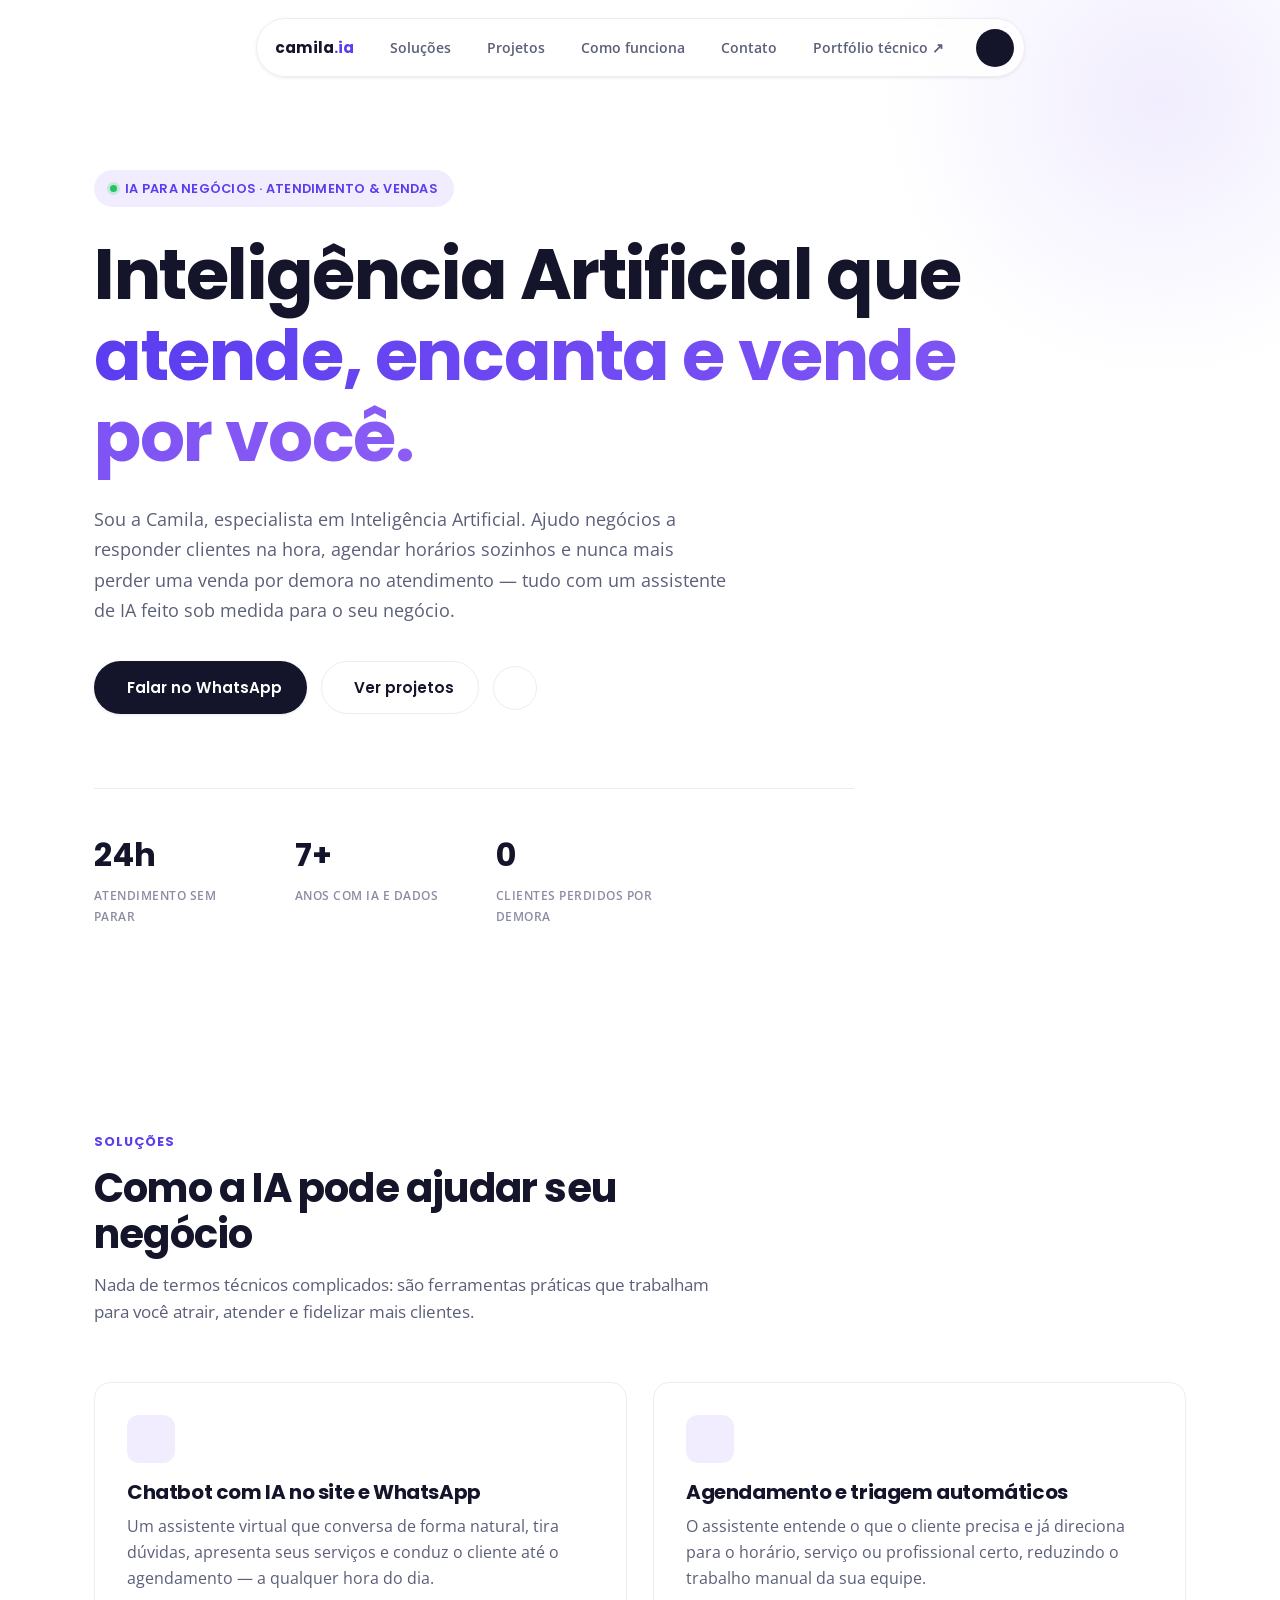
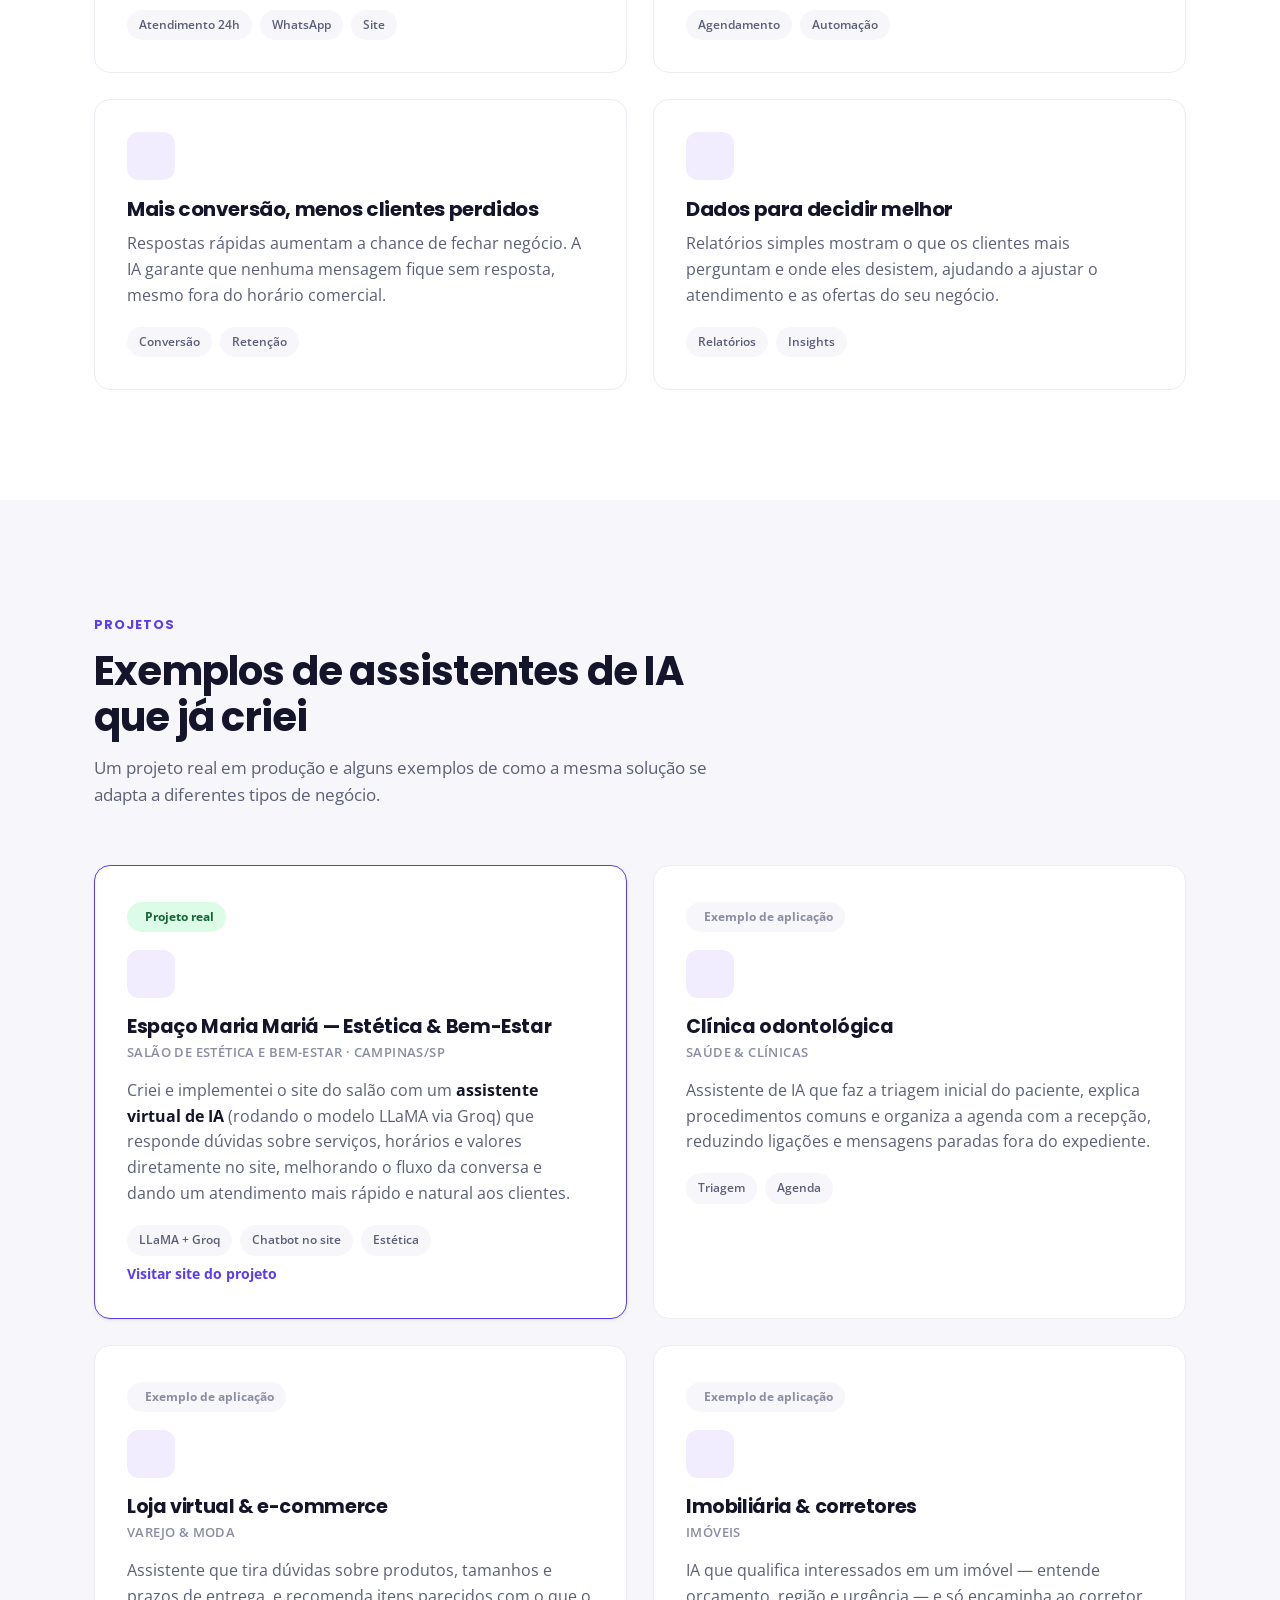
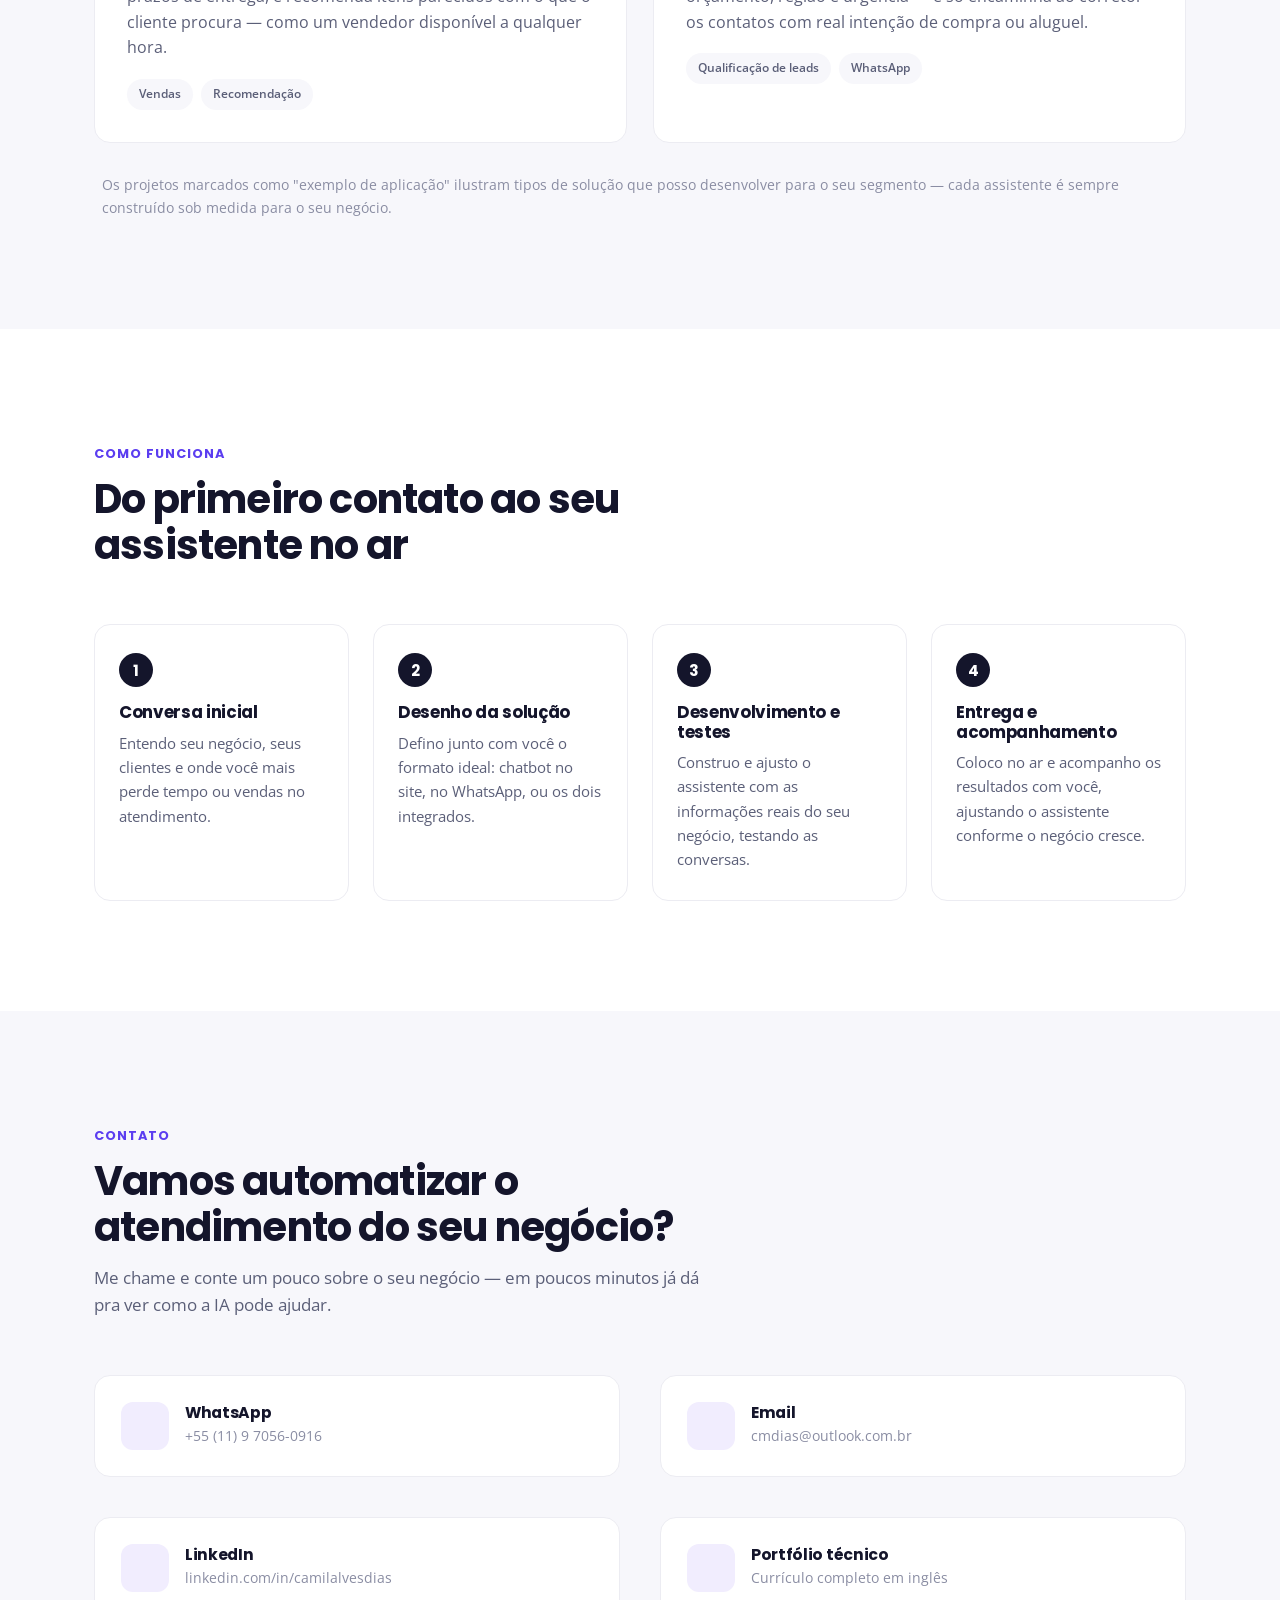
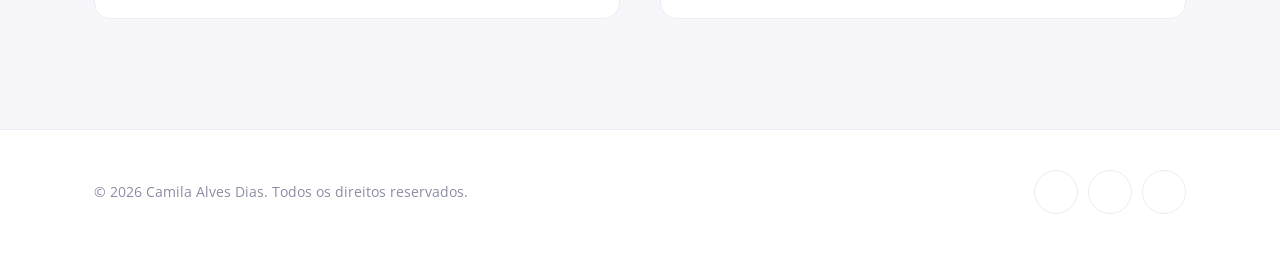
==== negocios.html @ 931dd0aa "Add Portuguese business-focused portfolio page for AI marketing clients Adds negocios.html: a conden" ====
<!DOCTYPE html>
<html lang="pt-BR">

<head>
  <meta charset="utf-8">
  <meta content="width=device-width, initial-scale=1.0" name="viewport">

  <title>Camila Dias — IA para Negócios: Atendimento e Vendas Automatizadas</title>
  <meta content="Soluções de Inteligência Artificial para pequenas e médias empresas: chatbots, atendimento automático 24h e automação para captar e converter mais clientes." name="description">
  <meta content="chatbot, inteligência artificial para empresas, atendimento automático, automação de vendas, IA para marketing, WhatsApp bot, captação de clientes" name="keywords">

  <!-- Favicons -->
  <link href="assets/img/favicon.png" rel="icon">
  <link href="assets/img/apple-touch-icon.png" rel="apple-touch-icon">

  <!-- Google Fonts -->
  <link href="https://fonts.googleapis.com/css?family=Open+Sans:400,600,700|Poppins:400,500,600,700,800" rel="stylesheet">

  <!-- Vendor CSS Files -->
  <link href="assets/vendor/aos/aos.css" rel="stylesheet">
  <link href="assets/vendor/bootstrap-icons/bootstrap-icons.css" rel="stylesheet">
  <link href="assets/vendor/boxicons/css/boxicons.min.css" rel="stylesheet">

  <!-- Site CSS -->
  <link href="assets/css/clean.css" rel="stylesheet">
  <link href="assets/css/negocios.css" rel="stylesheet">
</head>

<body>

  <!-- ======= Nav ======= -->
  <div class="nav-wrap">
    <nav class="nav-pill" id="navPill">
      <a href="#hero" class="nav-logo">camila<span>.ia</span></a>
      <ul class="nav-links" id="navLinks">
        <li><a href="#solucoes" class="nav-link">Soluções</a></li>
        <li><a href="#portfolio" class="nav-link">Projetos</a></li>
        <li><a href="#processo" class="nav-link">Como funciona</a></li>
        <li><a href="#contato" class="nav-link">Contato</a></li>
        <li><a href="index.html" class="nav-link">Portfólio técnico ↗</a></li>
      </ul>
      <a href="https://wa.me/5511970560916?text=Ol%C3%A1%20Camila%2C%20vim%20pelo%20seu%20site%20e%20quero%20saber%20mais%20sobre%20IA%20para%20o%20meu%20negócio!" target="_blank" rel="noopener noreferrer" class="nav-resume-btn" title="Falar no WhatsApp"><i class="bx bxl-whatsapp"></i></a>
      <button class="nav-toggle" id="navToggle" aria-label="Abrir menu"><i class="bx bx-menu"></i></button>
    </nav>
  </div>

  <!-- ======= Hero ======= -->
  <section id="hero" class="hero">
    <div class="hero-bg-decor" aria-hidden="true"></div>
    <div class="container">
      <p class="badge" data-aos="fade-up">
        <span class="badge-dot"></span> IA para Negócios · Atendimento &amp; Vendas
      </p>
      <h1 data-aos="fade-up" data-aos-delay="100">
        Inteligência Artificial que<br>
        <span class="gradient-text">atende, encanta e vende por você.</span>
      </h1>
      <p class="hero-subtext" data-aos="fade-up" data-aos-delay="150">
        Sou a Camila, especialista em Inteligência Artificial. Ajudo negócios a responder clientes na hora,
        agendar horários sozinhos e nunca mais perder uma venda por demora no atendimento —
        tudo com um assistente de IA feito sob medida para o seu negócio.
      </p>
      <div class="hero-cta" data-aos="fade-up" data-aos-delay="200">
        <a href="https://wa.me/5511970560916?text=Ol%C3%A1%20Camila%2C%20vim%20pelo%20seu%20site%20e%20quero%20saber%20mais%20sobre%20IA%20para%20o%20meu%20negócio!" target="_blank" rel="noopener noreferrer" class="btn btn-primary">
          <i class="bx bxl-whatsapp"></i> Falar no WhatsApp
        </a>
        <a href="#portfolio" class="btn btn-outline">
          <i class="bx bx-grid-alt"></i> Ver projetos
        </a>
        <a href="mailto:cmdias@outlook.com.br" class="icon-link" title="Email">
          <i class="bx bx-envelope"></i>
        </a>
      </div>
      <div class="hero-stats" data-aos="fade-up" data-aos-delay="250">
        <div class="stat">
          <span class="stat-num">24h</span>
          <span class="stat-label">Atendimento sem parar</span>
        </div>
        <div class="stat">
          <span class="stat-num">7+</span>
          <span class="stat-label">Anos com IA e dados</span>
        </div>
        <div class="stat">
          <span class="stat-num">0</span>
          <span class="stat-label">Clientes perdidos por demora</span>
        </div>
      </div>
    </div>
  </section>

  <main id="main">

    <!-- ======= Soluções ======= -->
    <section id="solucoes" class="section">
      <div class="container">
        <div class="section-header" data-aos="fade-up">
          <span class="eyebrow">Soluções</span>
          <h2>Como a IA pode ajudar seu negócio</h2>
          <p>Nada de termos técnicos complicados: são ferramentas práticas que trabalham para você atrair, atender e fidelizar mais clientes.</p>
        </div>

        <div class="work-grid solucoes-grid">

          <div class="work-card" data-aos="fade-up">
            <div class="work-card-top">
              <div class="work-icon"><i class="bx bx-chat"></i></div>
            </div>
            <h3>Chatbot com IA no site e WhatsApp</h3>
            <p>Um assistente virtual que conversa de forma natural, tira dúvidas, apresenta seus serviços e conduz o cliente até o agendamento — a qualquer hora do dia.</p>
            <div class="tag-row">
              <span class="tag">Atendimento 24h</span>
              <span class="tag">WhatsApp</span>
              <span class="tag">Site</span>
            </div>
          </div>

          <div class="work-card" data-aos="fade-up" data-aos-delay="80">
            <div class="work-card-top">
              <div class="work-icon"><i class="bx bx-calendar-check"></i></div>
            </div>
            <h3>Agendamento e triagem automáticos</h3>
            <p>O assistente entende o que o cliente precisa e já direciona para o horário, serviço ou profissional certo, reduzindo o trabalho manual da sua equipe.</p>
            <div class="tag-row">
              <span class="tag">Agendamento</span>
              <span class="tag">Automação</span>
            </div>
          </div>

          <div class="work-card" data-aos="fade-up">
            <div class="work-card-top">
              <div class="work-icon"><i class="bx bx-trending-up"></i></div>
            </div>
            <h3>Mais conversão, menos clientes perdidos</h3>
            <p>Respostas rápidas aumentam a chance de fechar negócio. A IA garante que nenhuma mensagem fique sem resposta, mesmo fora do horário comercial.</p>
            <div class="tag-row">
              <span class="tag">Conversão</span>
              <span class="tag">Retenção</span>
            </div>
          </div>

          <div class="work-card" data-aos="fade-up" data-aos-delay="80">
            <div class="work-card-top">
              <div class="work-icon"><i class="bx bx-bar-chart-alt-2"></i></div>
            </div>
            <h3>Dados para decidir melhor</h3>
            <p>Relatórios simples mostram o que os clientes mais perguntam e onde eles desistem, ajudando a ajustar o atendimento e as ofertas do seu negócio.</p>
            <div class="tag-row">
              <span class="tag">Relatórios</span>
              <span class="tag">Insights</span>
            </div>
          </div>

        </div>
      </div>
    </section>

    <!-- ======= Portfólio de projetos ======= -->
    <section id="portfolio" class="section alt">
      <div class="container">
        <div class="section-header" data-aos="fade-up">
          <span class="eyebrow">Projetos</span>
          <h2>Exemplos de assistentes de IA que já criei</h2>
          <p>Um projeto real em produção e alguns exemplos de como a mesma solução se adapta a diferentes tipos de negócio.</p>
        </div>

        <div class="portfolio-grid">

          <a href="https://espacomariamariiah.github.io/" target="_blank" rel="noopener noreferrer" class="portfolio-card featured" data-aos="fade-up">
            <span class="portfolio-flag real"><i class="bx bx-check-shield"></i> Projeto real</span>
            <div class="portfolio-icon"><i class="bx bx-spa"></i></div>
            <h3>Espaço Maria Mariá — Estética &amp; Bem-Estar</h3>
            <p class="portfolio-sector">Salão de estética e bem-estar · Campinas/SP</p>
            <p>
              Criei e implementei o site do salão com um <strong>assistente virtual de IA</strong> (rodando o modelo
              LLaMA via Groq) que responde dúvidas sobre serviços, horários e valores diretamente no site,
              melhorando o fluxo da conversa e dando um atendimento mais rápido e natural aos clientes.
            </p>
            <div class="tag-row">
              <span class="tag">LLaMA + Groq</span>
              <span class="tag">Chatbot no site</span>
              <span class="tag">Estética</span>
            </div>
            <span class="portfolio-link">Visitar site do projeto <i class="bx bx-link-external"></i></span>
          </a>

          <div class="portfolio-card" data-aos="fade-up" data-aos-delay="80">
            <span class="portfolio-flag concept"><i class="bx bx-bulb"></i> Exemplo de aplicação</span>
            <div class="portfolio-icon"><i class="bx bx-tooth"></i></div>
            <h3>Clínica odontológica</h3>
            <p class="portfolio-sector">Saúde &amp; clínicas</p>
            <p>
              Assistente de IA que faz a triagem inicial do paciente, explica procedimentos comuns e organiza
              a agenda com a recepção, reduzindo ligações e mensagens paradas fora do expediente.
            </p>
            <div class="tag-row">
              <span class="tag">Triagem</span>
              <span class="tag">Agenda</span>
            </div>
          </div>

          <div class="portfolio-card" data-aos="fade-up">
            <span class="portfolio-flag concept"><i class="bx bx-bulb"></i> Exemplo de aplicação</span>
            <div class="portfolio-icon"><i class="bx bx-store"></i></div>
            <h3>Loja virtual &amp; e-commerce</h3>
            <p class="portfolio-sector">Varejo &amp; moda</p>
            <p>
              Assistente que tira dúvidas sobre produtos, tamanhos e prazos de entrega, e recomenda itens
              parecidos com o que o cliente procura — como um vendedor disponível a qualquer hora.
            </p>
            <div class="tag-row">
              <span class="tag">Vendas</span>
              <span class="tag">Recomendação</span>
            </div>
          </div>

          <div class="portfolio-card" data-aos="fade-up" data-aos-delay="80">
            <span class="portfolio-flag concept"><i class="bx bx-bulb"></i> Exemplo de aplicação</span>
            <div class="portfolio-icon"><i class="bx bx-building-house"></i></div>
            <h3>Imobiliária &amp; corretores</h3>
            <p class="portfolio-sector">Imóveis</p>
            <p>
              IA que qualifica interessados em um imóvel — entende orçamento, região e urgência — e só
              encaminha ao corretor os contatos com real intenção de compra ou aluguel.
            </p>
            <div class="tag-row">
              <span class="tag">Qualificação de leads</span>
              <span class="tag">WhatsApp</span>
            </div>
          </div>

        </div>

        <p class="portfolio-note" data-aos="fade-up">
          <i class="bx bx-info-circle"></i> Os projetos marcados como "exemplo de aplicação" ilustram tipos de solução que posso
          desenvolver para o seu segmento — cada assistente é sempre construído sob medida para o seu negócio.
        </p>
      </div>
    </section>

    <!-- ======= Como funciona ======= -->
    <section id="processo" class="section">
      <div class="container">
        <div class="section-header" data-aos="fade-up">
          <span class="eyebrow">Como funciona</span>
          <h2>Do primeiro contato ao seu assistente no ar</h2>
        </div>

        <div class="processo-grid">

          <div class="processo-card" data-aos="fade-up">
            <span class="processo-num">1</span>
            <h3>Conversa inicial</h3>
            <p>Entendo seu negócio, seus clientes e onde você mais perde tempo ou vendas no atendimento.</p>
          </div>

          <div class="processo-card" data-aos="fade-up" data-aos-delay="60">
            <span class="processo-num">2</span>
            <h3>Desenho da solução</h3>
            <p>Defino junto com você o formato ideal: chatbot no site, no WhatsApp, ou os dois integrados.</p>
          </div>

          <div class="processo-card" data-aos="fade-up" data-aos-delay="120">
            <span class="processo-num">3</span>
            <h3>Desenvolvimento e testes</h3>
            <p>Construo e ajusto o assistente com as informações reais do seu negócio, testando as conversas.</p>
          </div>

          <div class="processo-card" data-aos="fade-up" data-aos-delay="180">
            <span class="processo-num">4</span>
            <h3>Entrega e acompanhamento</h3>
            <p>Coloco no ar e acompanho os resultados com você, ajustando o assistente conforme o negócio cresce.</p>
          </div>

        </div>
      </div>
    </section>

    <!-- ======= Contato ======= -->
    <section id="contato" class="section alt">
      <div class="container">
        <div class="section-header" data-aos="fade-up">
          <span class="eyebrow">Contato</span>
          <h2>Vamos automatizar o atendimento do seu negócio?</h2>
          <p>Me chame e conte um pouco sobre o seu negócio — em poucos minutos já dá pra ver como a IA pode ajudar.</p>
        </div>

        <div class="contact-grid">

          <a href="https://wa.me/5511970560916?text=Ol%C3%A1%20Camila%2C%20vim%20pelo%20seu%20site%20e%20quero%20saber%20mais%20sobre%20IA%20para%20o%20meu%20negócio!" target="_blank" rel="noopener noreferrer" class="contact-card" data-aos="fade-up">
            <div class="work-icon"><i class="bx bxl-whatsapp"></i></div>
            <div>
              <h4>WhatsApp</h4>
              <p>+55 (11) 9 7056-0916</p>
            </div>
          </a>

          <a href="mailto:cmdias@outlook.com.br" class="contact-card" data-aos="fade-up" data-aos-delay="60">
            <div class="work-icon"><i class="bx bx-envelope"></i></div>
            <div>
              <h4>Email</h4>
              <p>cmdias@outlook.com.br</p>
            </div>
          </a>

          <a href="https://www.linkedin.com/in/camilalvesdias/" target="_blank" rel="noopener noreferrer" class="contact-card" data-aos="fade-up">
            <div class="work-icon"><i class="bx bxl-linkedin"></i></div>
            <div>
              <h4>LinkedIn</h4>
              <p>linkedin.com/in/camilalvesdias</p>
            </div>
          </a>

          <a href="index.html" class="contact-card" data-aos="fade-up" data-aos-delay="60">
            <div class="work-icon"><i class="bx bx-code-alt"></i></div>
            <div>
              <h4>Portfólio técnico</h4>
              <p>Currículo completo em inglês</p>
            </div>
          </a>

        </div>
      </div>
    </section>

  </main>

  <!-- ======= Footer ======= -->
  <footer>
    <div class="container" style="display:flex; flex-wrap:wrap; align-items:center; justify-content:space-between; gap:16px; width:100%;">
      <p>&copy; <span id="year"></span> Camila Alves Dias. Todos os direitos reservados.</p>
      <div class="social-links">
        <a href="https://wa.me/5511970560916" target="_blank" rel="noopener noreferrer" class="icon-link"><i class="bx bxl-whatsapp"></i></a>
        <a href="https://www.linkedin.com/in/camilalvesdias/" target="_blank" rel="noopener noreferrer" class="icon-link"><i class="bx bxl-linkedin"></i></a>
        <a href="mailto:cmdias@outlook.com.br" class="icon-link"><i class="bx bx-envelope"></i></a>
      </div>
    </div>
  </footer>

  <a href="#hero" class="back-to-top" id="backToTop"><i class="bi bi-arrow-up-short"></i></a>

  <!-- Vendor JS -->
  <script src="assets/vendor/aos/aos.js"></script>

  <!-- Site JS -->
  <script src="assets/js/clean.js"></script>

</body>

</html>
---- assets/css/clean.css ----
/*
  Camila Alves Dias — Portfolio
  Clean / white theme, inspired by modern AI-engineer case-study portfolios.
*/

:root {
  --bg: #ffffff;
  --bg-alt: #f7f7fb;
  --bg-dark: #0f1222;
  --text: #14152b;
  --text-muted: #5b5f78;
  --text-soft: #8a8da3;
  --border: #ececf2;
  --accent: #5b3df0;
  --accent-2: #8b5cf6;
  --accent-soft: #f1edfe;
  --radius-sm: 10px;
  --radius: 16px;
  --radius-lg: 24px;
  --shadow-sm: 0 1px 2px rgba(20, 21, 43, 0.04), 0 1px 4px rgba(20, 21, 43, 0.06);
  --shadow-md: 0 12px 32px rgba(20, 21, 43, 0.08);
  --shadow-lg: 0 24px 60px rgba(20, 21, 43, 0.12);
  --container: 1140px;
  --font-heading: 'Poppins', 'Segoe UI', sans-serif;
  --font-body: 'Open Sans', 'Segoe UI', sans-serif;
}

* { box-sizing: border-box; }

html { scroll-behavior: smooth; }

body {
  margin: 0;
  background: var(--bg);
  color: var(--text);
  font-family: var(--font-body);
  font-size: 16px;
  line-height: 1.65;
  -webkit-font-smoothing: antialiased;
  overflow-x: hidden;
}

img { max-width: 100%; display: block; }

a { color: inherit; text-decoration: none; }

ul { margin: 0; padding: 0; list-style: none; }

h1, h2, h3, h4 {
  font-family: var(--font-heading);
  font-weight: 700;
  line-height: 1.15;
  margin: 0;
  letter-spacing: -0.02em;
}

p { margin: 0; }

.container {
  max-width: var(--container);
  margin: 0 auto;
  padding: 0 24px;
}

.gradient-text {
  background: linear-gradient(100deg, var(--accent), var(--accent-2));
  -webkit-background-clip: text;
  background-clip: text;
  color: transparent;
}

/* Buttons */

.btn {
  display: inline-flex;
  align-items: center;
  gap: 8px;
  padding: 13px 24px;
  border-radius: 999px;
  font-family: var(--font-heading);
  font-size: 0.95rem;
  font-weight: 600;
  border: 1px solid transparent;
  cursor: pointer;
  transition: transform 0.15s ease, box-shadow 0.15s ease, background 0.15s ease, color 0.15s ease;
}

.btn:hover { transform: translateY(-2px); }

.btn-primary {
  background: var(--text);
  color: #fff;
  box-shadow: var(--shadow-sm);
}

.btn-primary:hover { background: var(--accent); box-shadow: var(--shadow-md); }

.btn-outline {
  background: transparent;
  color: var(--text);
  border-color: var(--border);
}

.btn-outline:hover { border-color: var(--accent); color: var(--accent); }

.icon-link {
  display: inline-flex;
  align-items: center;
  justify-content: center;
  width: 44px;
  height: 44px;
  border-radius: 50%;
  border: 1px solid var(--border);
  font-size: 1.15rem;
  color: var(--text-muted);
  transition: all 0.15s ease;
}

.icon-link:hover { color: var(--accent); border-color: var(--accent); transform: translateY(-2px); }

/* Nav */

.nav-wrap {
  position: fixed;
  top: 18px;
  left: 0;
  right: 0;
  z-index: 999;
  display: flex;
  justify-content: center;
  padding: 0 16px;
}

.nav-pill {
  display: flex;
  align-items: center;
  gap: 6px;
  background: rgba(255, 255, 255, 0.75);
  backdrop-filter: blur(16px);
  -webkit-backdrop-filter: blur(16px);
  border: 1px solid var(--border);
  border-radius: 999px;
  padding: 8px 10px 8px 18px;
  box-shadow: var(--shadow-sm);
  max-width: 100%;
}

.nav-logo {
  font-family: var(--font-heading);
  font-weight: 700;
  font-size: 0.95rem;
  color: var(--text);
  margin-right: 14px;
  white-space: nowrap;
}

.nav-logo span { color: var(--accent); }

.nav-links {
  display: flex;
  align-items: center;
  gap: 4px;
}

.nav-links a {
  display: block;
  padding: 9px 16px;
  border-radius: 999px;
  font-size: 0.88rem;
  font-weight: 600;
  color: var(--text-muted);
  transition: all 0.15s ease;
  white-space: nowrap;
}

.nav-links a:hover,
.nav-links a.active {
  color: var(--text);
  background: var(--bg-alt);
}

.nav-link-highlight {
  background: var(--accent-soft) !important;
  color: var(--accent) !important;
}

.nav-link-highlight:hover { background: var(--accent) !important; color: #fff !important; }

.hero-negocios-link {
  display: inline-flex;
  align-items: center;
  gap: 8px;
  margin-top: 30px;
  padding: 12px 20px;
  border-radius: 999px;
  background: var(--accent-soft);
  color: var(--accent);
  font-size: 0.92rem;
  border: 1px dashed var(--accent-2);
  transition: all 0.15s ease;
}

.hero-negocios-link:hover { background: var(--accent); color: #fff; border-style: solid; }
.hero-negocios-link strong { color: inherit; }

.nav-resume-btn {
  display: inline-flex;
  align-items: center;
  justify-content: center;
  width: 38px;
  height: 38px;
  border-radius: 50%;
  background: var(--text);
  color: #fff;
  margin-left: 10px;
  font-size: 1rem;
  flex-shrink: 0;
  transition: background 0.15s ease;
}

.nav-resume-btn:hover { background: var(--accent); }

.nav-toggle {
  display: none;
  width: 38px;
  height: 38px;
  align-items: center;
  justify-content: center;
  border: none;
  background: transparent;
  font-size: 1.4rem;
  color: var(--text);
  cursor: pointer;
  margin-left: 6px;
}

@media (max-width: 860px) {
  .nav-links {
    position: absolute;
    top: calc(100% + 10px);
    left: 0;
    right: 0;
    background: #fff;
    border: 1px solid var(--border);
    border-radius: 18px;
    flex-direction: column;
    align-items: stretch;
    padding: 10px;
    box-shadow: var(--shadow-md);
    display: none;
    gap: 2px;
  }
  .nav-links.open { display: flex; }
  .nav-links a { padding: 12px 16px; text-align: center; }
  .nav-toggle { display: flex; }
  .nav-resume-btn { display: none; }
}

/* Hero */

.hero {
  position: relative;
  padding: 170px 0 90px;
  overflow: hidden;
}

.hero-bg-decor {
  position: absolute;
  top: -180px;
  right: -160px;
  width: 560px;
  height: 560px;
  border-radius: 50%;
  background: radial-gradient(circle at center, var(--accent-soft) 0%, rgba(241, 237, 254, 0) 70%);
  z-index: -1;
}

.badge {
  display: inline-flex;
  align-items: center;
  gap: 8px;
  padding: 8px 16px;
  border-radius: 999px;
  background: var(--accent-soft);
  color: var(--accent);
  font-family: var(--font-heading);
  font-size: 0.8rem;
  font-weight: 600;
  letter-spacing: 0.02em;
  text-transform: uppercase;
  margin-bottom: 28px;
}

.badge-dot {
  width: 7px;
  height: 7px;
  border-radius: 50%;
  background: #22c55e;
  box-shadow: 0 0 0 3px rgba(34, 197, 94, 0.2);
}

.hero h1 {
  font-size: clamp(2.4rem, 6vw, 4.4rem);
  color: var(--text);
  max-width: 900px;
}

.hero-subtext {
  margin-top: 26px;
  max-width: 640px;
  font-size: 1.15rem;
  color: var(--text-muted);
}

.hero-subtext strong { color: var(--text); }

.hero-cta {
  display: flex;
  flex-wrap: wrap;
  align-items: center;
  gap: 14px;
  margin-top: 36px;
}

.hero-stats {
  display: grid;
  grid-template-columns: repeat(4, minmax(0, 1fr));
  gap: 44px;
  margin-top: 74px;
  padding-top: 40px;
  border-top: 1px solid var(--border);
  max-width: 760px;
}

.stat-num {
  display: block;
  font-family: var(--font-heading);
  font-size: 2rem;
  font-weight: 700;
  color: var(--text);
}

.stat-label {
  display: block;
  margin-top: 4px;
  font-size: 0.78rem;
  font-weight: 600;
  letter-spacing: 0.04em;
  text-transform: uppercase;
  color: var(--text-soft);
}

@media (max-width: 700px) {
  .hero-stats { grid-template-columns: repeat(2, minmax(0, 1fr)); gap: 30px 40px; }
}

/* Sections */

.section { padding: 110px 0; }
.section.alt { background: var(--bg-alt); }

.section-header { max-width: 620px; margin-bottom: 56px; }

.eyebrow {
  display: inline-block;
  font-family: var(--font-heading);
  font-size: 0.8rem;
  font-weight: 700;
  letter-spacing: 0.08em;
  text-transform: uppercase;
  color: var(--accent);
  margin-bottom: 12px;
}

.section-header h2 {
  font-size: clamp(1.8rem, 3.4vw, 2.5rem);
  color: var(--text);
}

.section-header p {
  margin-top: 14px;
  color: var(--text-muted);
  font-size: 1.05rem;
}

/* About */

.about-grid {
  display: grid;
  grid-template-columns: 300px minmax(0, 1fr);
  gap: 60px;
  align-items: start;
}

.about-img img {
  border-radius: var(--radius-lg);
  box-shadow: var(--shadow-md);
}

.about-content p { color: var(--text-muted); font-size: 1.05rem; margin-bottom: 18px; }
.about-content p strong { color: var(--text); }

.about-facts {
  margin-top: 28px;
  display: flex;
  flex-direction: column;
  gap: 12px;
}

.about-facts li {
  display: flex;
  align-items: center;
  gap: 10px;
  font-size: 0.95rem;
  color: var(--text-muted);
}

.about-facts i { color: var(--accent); font-size: 1.1rem; }

@media (max-width: 780px) {
  .about-grid { grid-template-columns: minmax(0, 1fr); }
  .about-img img { max-width: 220px; }
}

/* Timeline (Experience) */

.timeline { position: relative; max-width: 820px; }

.timeline::before {
  content: '';
  position: absolute;
  left: 7px;
  top: 10px;
  bottom: 10px;
  width: 2px;
  background: var(--border);
}

.timeline-item {
  position: relative;
  padding-left: 40px;
  margin-bottom: 48px;
}

.timeline-item:last-child { margin-bottom: 0; }

.timeline-dot {
  position: absolute;
  left: 0;
  top: 4px;
  width: 16px;
  height: 16px;
  border-radius: 50%;
  background: #fff;
  border: 3px solid var(--accent);
}

.timeline-item.current .timeline-dot { background: var(--accent); }

.timeline-header {
  display: flex;
  flex-wrap: wrap;
  align-items: baseline;
  gap: 8px 14px;
  margin-bottom: 4px;
}

.timeline-header h3 { font-size: 1.2rem; color: var(--text); }

.timeline-date {
  font-size: 0.82rem;
  font-weight: 600;
  color: var(--accent);
  background: var(--accent-soft);
  padding: 3px 12px;
  border-radius: 999px;
}

.timeline-company {
  font-size: 0.95rem;
  color: var(--text-soft);
  font-style: italic;
  margin-bottom: 12px;
}

.timeline-item ul { display: flex; flex-direction: column; gap: 8px; }

.timeline-item ul li {
  position: relative;
  padding-left: 18px;
  color: var(--text-muted);
  font-size: 0.98rem;
}

.timeline-item ul li::before {
  content: '';
  position: absolute;
  left: 0;
  top: 10px;
  width: 5px;
  height: 5px;
  border-radius: 50%;
  background: var(--text-soft);
}

/* Work / case study cards */

.work-grid {
  display: grid;
  grid-template-columns: repeat(2, minmax(0, 1fr));
  gap: 26px;
}

.work-card {
  background: #fff;
  border: 1px solid var(--border);
  border-radius: var(--radius);
  padding: 32px;
  transition: transform 0.2s ease, box-shadow 0.2s ease;
}

.work-card:hover { transform: translateY(-4px); box-shadow: var(--shadow-md); }

.work-card-top {
  display: flex;
  align-items: center;
  justify-content: space-between;
  margin-bottom: 18px;
}

.work-icon {
  width: 48px;
  height: 48px;
  border-radius: 12px;
  background: var(--accent-soft);
  color: var(--accent);
  display: flex;
  align-items: center;
  justify-content: center;
  font-size: 1.4rem;
}

.work-org { font-size: 0.82rem; font-weight: 600; color: var(--text-soft); text-transform: uppercase; letter-spacing: 0.04em; }

.work-card h3 { font-size: 1.25rem; margin-bottom: 10px; color: var(--text); }
.work-card p { color: var(--text-muted); font-size: 0.98rem; margin-bottom: 18px; }

.tag-row { display: flex; flex-wrap: wrap; gap: 8px; }

.tag {
  font-size: 0.78rem;
  font-weight: 600;
  padding: 5px 12px;
  border-radius: 999px;
  background: var(--bg-alt);
  color: var(--text-muted);
}

@media (max-width: 780px) {
  .work-grid { grid-template-columns: minmax(0, 1fr); }
}

/* Stack */

.stack-groups {
  display: grid;
  grid-template-columns: repeat(3, minmax(0, 1fr));
  gap: 30px;
}

.stack-group {
  background: #fff;
  border: 1px solid var(--border);
  border-radius: var(--radius);
  padding: 26px;
}

.stack-group h4 {
  font-size: 0.98rem;
  color: var(--text);
  margin-bottom: 16px;
}

.chip-row { display: flex; flex-wrap: wrap; gap: 8px; }

.chip {
  font-size: 0.82rem;
  font-weight: 600;
  padding: 7px 14px;
  border-radius: 999px;
  background: var(--bg-alt);
  color: var(--text-muted);
  border: 1px solid var(--border);
}

@media (max-width: 900px) {
  .stack-groups { grid-template-columns: repeat(2, minmax(0, 1fr)); }
}
@media (max-width: 600px) {
  .stack-groups { grid-template-columns: minmax(0, 1fr); }
}

/* Education */

.edu-grid {
  display: grid;
  grid-template-columns: repeat(2, minmax(0, 1fr));
  gap: 20px;
}

.edu-card {
  background: #fff;
  border: 1px solid var(--border);
  border-radius: var(--radius);
  padding: 26px;
}

.edu-card h3 { font-size: 1.05rem; color: var(--text); margin-bottom: 4px; }
.edu-card .edu-school { font-size: 0.9rem; color: var(--text-soft); font-style: italic; margin-bottom: 6px; }
.edu-card .edu-date { font-size: 0.8rem; color: var(--accent); font-weight: 600; margin-bottom: 10px; }
.edu-card p.edu-desc { font-size: 0.9rem; color: var(--text-muted); margin-bottom: 10px; }

.edu-award {
  display: inline-flex;
  align-items: center;
  gap: 6px;
  font-size: 0.78rem;
  font-weight: 600;
  color: #b45309;
  background: #fef3c7;
  padding: 4px 10px;
  border-radius: 999px;
  margin-top: 4px;
}

@media (max-width: 780px) {
  .edu-grid { grid-template-columns: minmax(0, 1fr); }
}

/* Publications */

.pub-list { display: flex; flex-direction: column; gap: 16px; }

.pub-item {
  display: flex;
  align-items: flex-start;
  justify-content: space-between;
  gap: 20px;
  background: #fff;
  border: 1px solid var(--border);
  border-radius: var(--radius);
  padding: 22px 26px;
  transition: box-shadow 0.15s ease, transform 0.15s ease;
}

.pub-item:hover { box-shadow: var(--shadow-sm); transform: translateY(-1px); }

.pub-main h3 { font-size: 1.02rem; color: var(--text); margin-bottom: 6px; font-weight: 600; line-height: 1.4; }

.pub-meta {
  display: flex;
  flex-wrap: wrap;
  gap: 8px 14px;
  font-size: 0.82rem;
  color: var(--text-soft);
}

.pub-meta .pub-award { color: #b45309; font-weight: 600; }
.pub-meta .pub-cit { color: var(--accent); font-weight: 600; }

.pub-link {
  flex-shrink: 0;
  display: flex;
  align-items: center;
  justify-content: center;
  width: 40px;
  height: 40px;
  border-radius: 50%;
  border: 1px solid var(--border);
  color: var(--text-muted);
  font-size: 1.1rem;
  transition: all 0.15s ease;
}

.pub-link:hover { color: #fff; background: var(--accent); border-color: var(--accent); }

@media (max-width: 600px) {
  .pub-item { flex-direction: column; }
}

/* Contact */

.contact-grid {
  display: grid;
  grid-template-columns: repeat(2, minmax(0, 1fr));
  gap: 40px;
}

.contact-card {
  background: #fff;
  border: 1px solid var(--border);
  border-radius: var(--radius);
  padding: 26px;
  display: flex;
  align-items: center;
  gap: 16px;
  transition: all 0.15s ease;
}

a.contact-card:hover { border-color: var(--accent); transform: translateY(-2px); box-shadow: var(--shadow-sm); }

.contact-card .work-icon { flex-shrink: 0; }

.contact-card h4 { font-size: 0.98rem; color: var(--text); margin-bottom: 2px; }
.contact-card p { font-size: 0.88rem; color: var(--text-soft); word-break: break-word; }

@media (max-width: 780px) {
  .contact-grid { grid-template-columns: minmax(0, 1fr); }
}

/* Footer */

footer {
  padding: 40px 0;
  border-top: 1px solid var(--border);
  display: flex;
  flex-wrap: wrap;
  align-items: center;
  justify-content: space-between;
  gap: 16px;
}

footer p { font-size: 0.85rem; color: var(--text-soft); }

footer .social-links { display: flex; gap: 10px; }

/* Back to top */

.back-to-top {
  position: fixed;
  right: 24px;
  bottom: 24px;
  width: 46px;
  height: 46px;
  border-radius: 50%;
  background: var(--text);
  color: #fff;
  display: flex;
  align-items: center;
  justify-content: center;
  font-size: 1.3rem;
  opacity: 0;
  visibility: hidden;
  transform: translateY(10px);
  transition: all 0.25s ease;
  z-index: 998;
  box-shadow: var(--shadow-md);
}

.back-to-top.show { opacity: 1; visibility: visible; transform: translateY(0); }
.back-to-top:hover { background: var(--accent); }

@media (max-width: 780px) {
  .section { padding: 80px 0; }
  .hero { padding: 130px 0 60px; }
}
---- assets/css/negocios.css ----
/*
  Camila Alves Dias — Portfólio para negócios (PT-BR)
  Estende clean.css com componentes específicos desta página.
*/

/* Portfolio cards (projeto real / exemplo de aplicação) */

.portfolio-grid {
  display: grid;
  grid-template-columns: repeat(2, minmax(0, 1fr));
  gap: 26px;
}

.portfolio-card {
  position: relative;
  display: block;
  background: #fff;
  border: 1px solid var(--border);
  border-radius: var(--radius);
  padding: 32px;
  transition: transform 0.2s ease, box-shadow 0.2s ease;
  color: inherit;
}

a.portfolio-card:hover {
  transform: translateY(-4px);
  box-shadow: var(--shadow-md);
  border-color: var(--accent);
}

.portfolio-card.featured {
  border-color: var(--accent);
  box-shadow: var(--shadow-sm);
}

.portfolio-flag {
  display: inline-flex;
  align-items: center;
  gap: 6px;
  font-size: 0.76rem;
  font-weight: 700;
  padding: 5px 12px;
  border-radius: 999px;
  margin-bottom: 18px;
}

.portfolio-flag.real {
  background: #dcfce7;
  color: #166534;
}

.portfolio-flag.concept {
  background: var(--bg-alt);
  color: var(--text-soft);
}

.portfolio-icon {
  width: 48px;
  height: 48px;
  border-radius: 12px;
  background: var(--accent-soft);
  color: var(--accent);
  display: flex;
  align-items: center;
  justify-content: center;
  font-size: 1.4rem;
  margin-bottom: 18px;
}

.portfolio-card h3 { font-size: 1.2rem; margin-bottom: 4px; color: var(--text); }

.portfolio-sector {
  font-size: 0.82rem;
  font-weight: 600;
  color: var(--text-soft);
  text-transform: uppercase;
  letter-spacing: 0.03em;
  margin-bottom: 14px;
}

.portfolio-card > p:not(.portfolio-sector) { color: var(--text-muted); font-size: 0.98rem; margin-bottom: 18px; }
.portfolio-card strong { color: var(--text); }

.portfolio-link {
  display: inline-flex;
  align-items: center;
  gap: 6px;
  margin-top: 6px;
  font-size: 0.9rem;
  font-weight: 700;
  color: var(--accent);
}

.portfolio-note {
  margin-top: 30px;
  display: flex;
  align-items: flex-start;
  gap: 8px;
  font-size: 0.88rem;
  color: var(--text-soft);
}

.portfolio-note i { flex-shrink: 0; margin-top: 2px; color: var(--accent); }

@media (max-width: 780px) {
  .portfolio-grid { grid-template-columns: minmax(0, 1fr); }
}

/* Processo (how it works) */

.processo-grid {
  display: grid;
  grid-template-columns: repeat(4, minmax(0, 1fr));
  gap: 24px;
}

.processo-card {
  background: #fff;
  border: 1px solid var(--border);
  border-radius: var(--radius);
  padding: 28px 24px;
}

.processo-num {
  display: inline-flex;
  align-items: center;
  justify-content: center;
  width: 34px;
  height: 34px;
  border-radius: 50%;
  background: var(--text);
  color: #fff;
  font-family: var(--font-heading);
  font-weight: 700;
  font-size: 0.95rem;
  margin-bottom: 16px;
}

.processo-card h3 { font-size: 1.05rem; margin-bottom: 8px; color: var(--text); }
.processo-card p { font-size: 0.92rem; color: var(--text-muted); }

@media (max-width: 900px) {
  .processo-grid { grid-template-columns: repeat(2, minmax(0, 1fr)); }
}
@media (max-width: 560px) {
  .processo-grid { grid-template-columns: minmax(0, 1fr); }
}

/* WhatsApp brand tint for icon buttons on this page */
.nav-resume-btn i.bx-whatsapp,
.icon-link i.bx-whatsapp { color: inherit; }
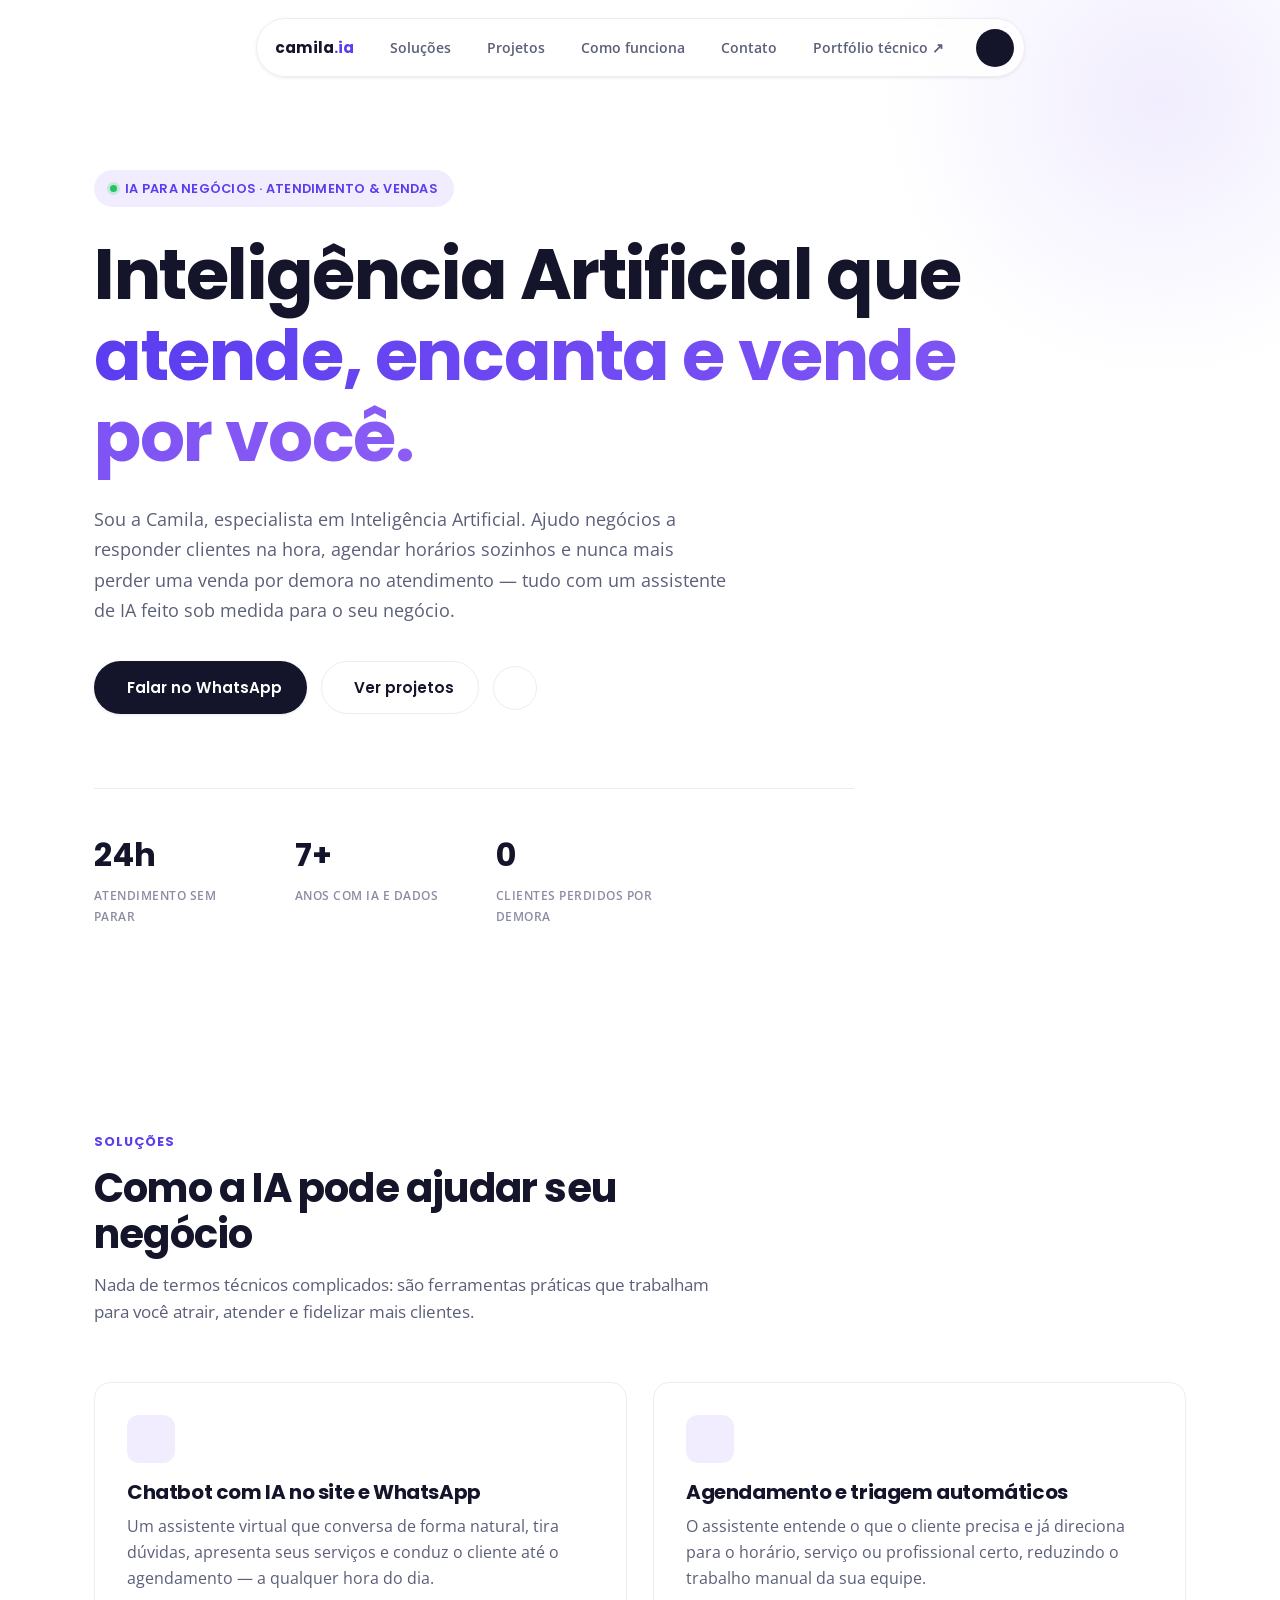
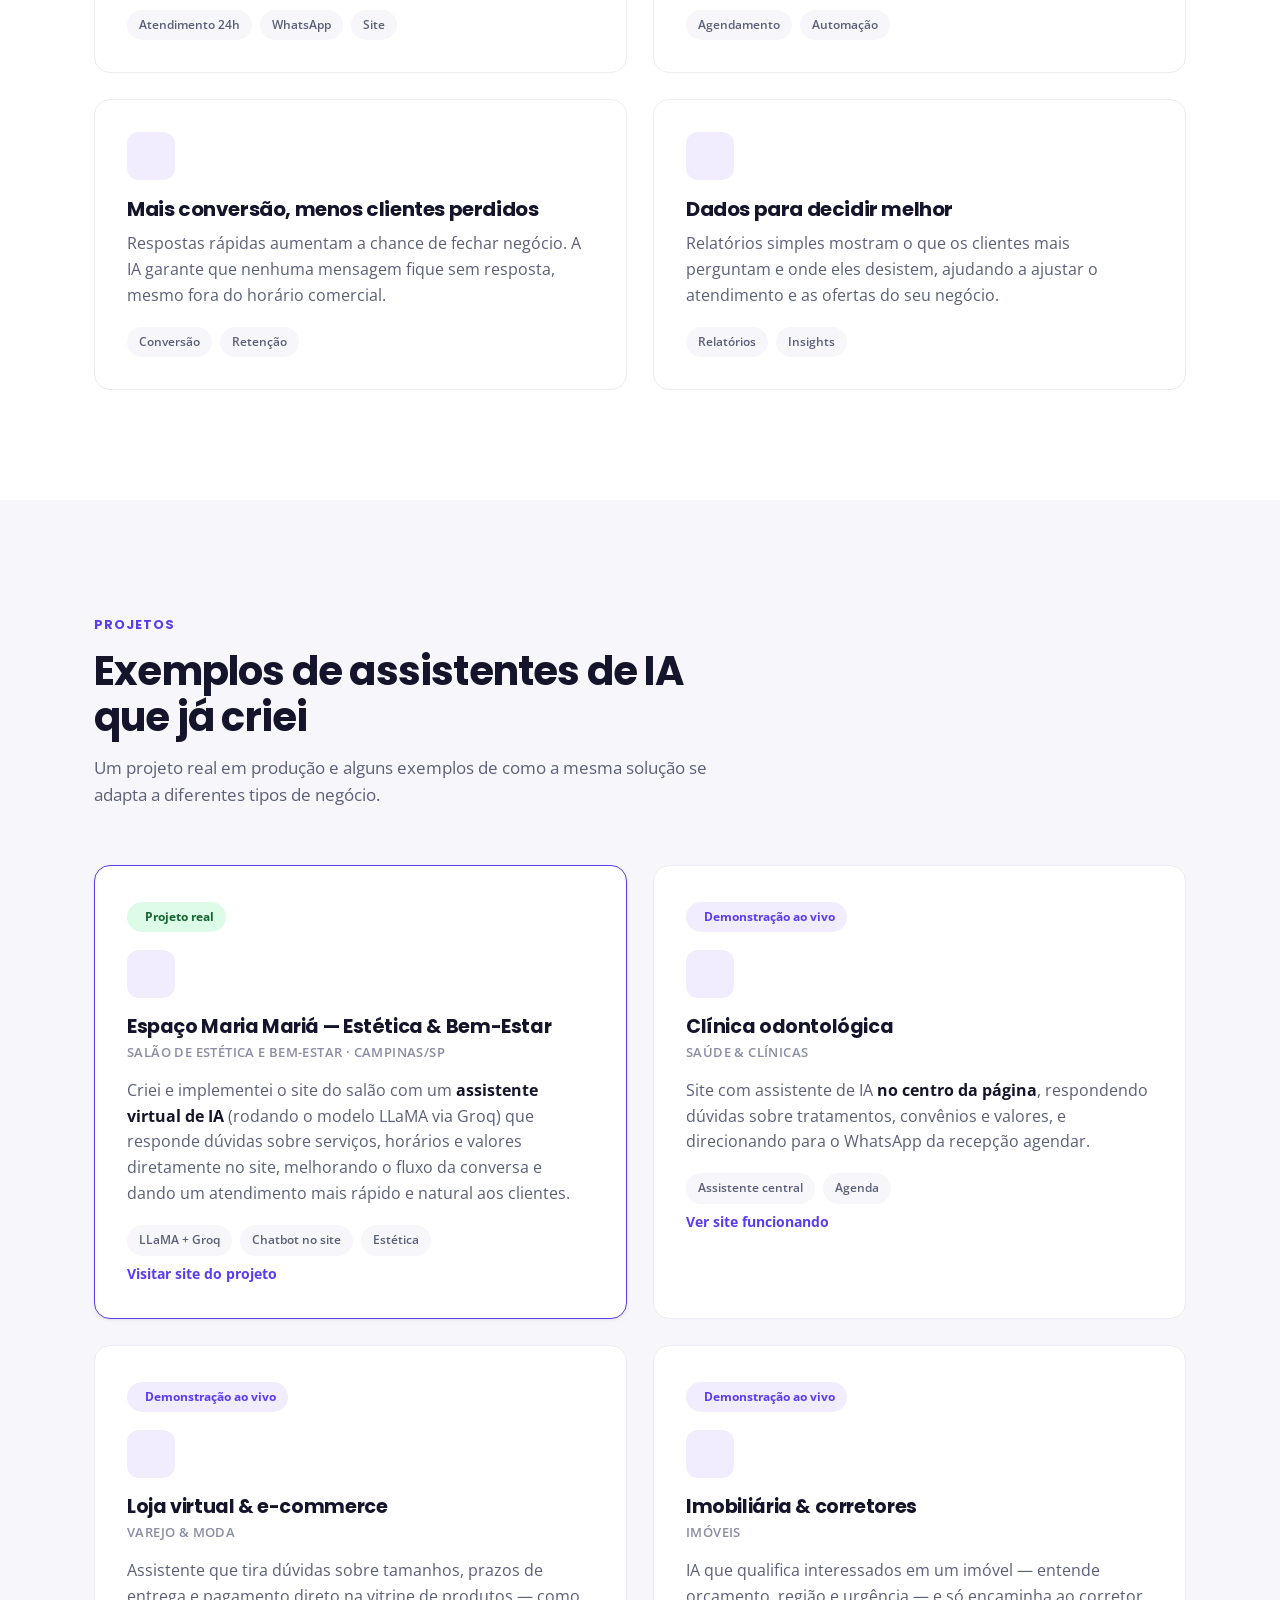
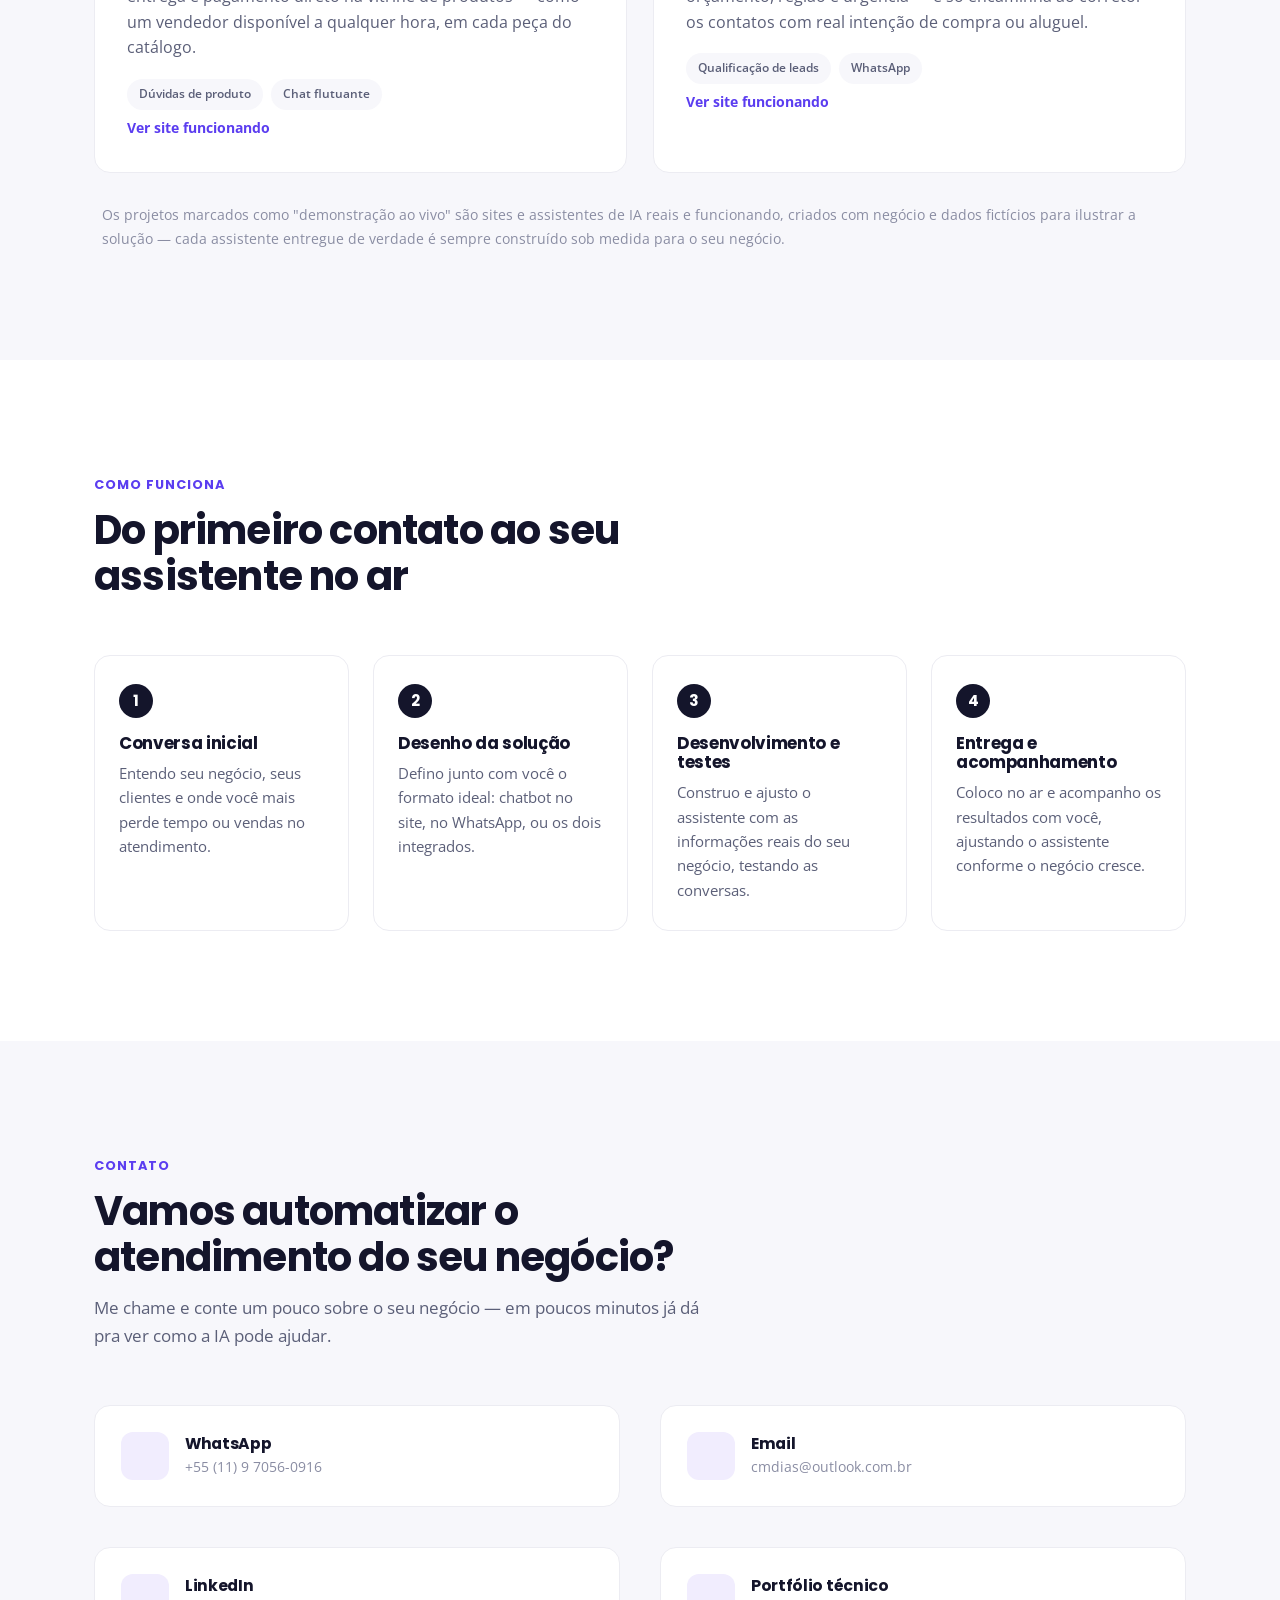
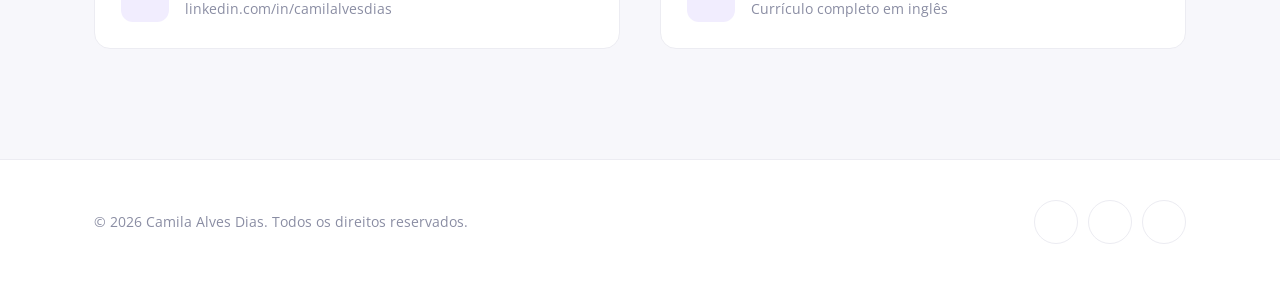
==== commit a92588c8: "Link portfolio examples to live AI assistant demo sites Replaces the "exemplo de aplicação" placehol" ====
--- a/negocios.html
+++ b/negocios.html
@@ -183,38 +183,40 @@
             <span class="portfolio-link">Visitar site do projeto <i class="bx bx-link-external"></i></span>
           </a>
 
-          <div class="portfolio-card" data-aos="fade-up" data-aos-delay="80">
-            <span class="portfolio-flag concept"><i class="bx bx-bulb"></i> Exemplo de aplicação</span>
-            <div class="portfolio-icon"><i class="bx bx-tooth"></i></div>
+          <a href="https://cmdiasbr.github.io/demo-clinica-odontologica/" target="_blank" rel="noopener noreferrer" class="portfolio-card" data-aos="fade-up" data-aos-delay="80">
+            <span class="portfolio-flag demo"><i class="bx bx-play-circle"></i> Demonstração ao vivo</span>
+            <div class="portfolio-icon"><i class="bx bx-clinic"></i></div>
             <h3>Clínica odontológica</h3>
             <p class="portfolio-sector">Saúde &amp; clínicas</p>
             <p>
-              Assistente de IA que faz a triagem inicial do paciente, explica procedimentos comuns e organiza
-              a agenda com a recepção, reduzindo ligações e mensagens paradas fora do expediente.
+              Site com assistente de IA <strong>no centro da página</strong>, respondendo dúvidas sobre
+              tratamentos, convênios e valores, e direcionando para o WhatsApp da recepção agendar.
             </p>
             <div class="tag-row">
-              <span class="tag">Triagem</span>
+              <span class="tag">Assistente central</span>
               <span class="tag">Agenda</span>
             </div>
-          </div>
-
-          <div class="portfolio-card" data-aos="fade-up">
-            <span class="portfolio-flag concept"><i class="bx bx-bulb"></i> Exemplo de aplicação</span>
+            <span class="portfolio-link">Ver site funcionando <i class="bx bx-link-external"></i></span>
+          </a>
+
+          <a href="https://cmdiasbr.github.io/demo-loja-virtual/" target="_blank" rel="noopener noreferrer" class="portfolio-card" data-aos="fade-up">
+            <span class="portfolio-flag demo"><i class="bx bx-play-circle"></i> Demonstração ao vivo</span>
             <div class="portfolio-icon"><i class="bx bx-store"></i></div>
             <h3>Loja virtual &amp; e-commerce</h3>
             <p class="portfolio-sector">Varejo &amp; moda</p>
             <p>
-              Assistente que tira dúvidas sobre produtos, tamanhos e prazos de entrega, e recomenda itens
-              parecidos com o que o cliente procura — como um vendedor disponível a qualquer hora.
+              Assistente que tira dúvidas sobre tamanhos, prazos de entrega e pagamento direto na vitrine
+              de produtos — como um vendedor disponível a qualquer hora, em cada peça do catálogo.
             </p>
             <div class="tag-row">
-              <span class="tag">Vendas</span>
-              <span class="tag">Recomendação</span>
-            </div>
-          </div>
-
-          <div class="portfolio-card" data-aos="fade-up" data-aos-delay="80">
-            <span class="portfolio-flag concept"><i class="bx bx-bulb"></i> Exemplo de aplicação</span>
+              <span class="tag">Dúvidas de produto</span>
+              <span class="tag">Chat flutuante</span>
+            </div>
+            <span class="portfolio-link">Ver site funcionando <i class="bx bx-link-external"></i></span>
+          </a>
+
+          <a href="https://cmdiasbr.github.io/demo-imobiliaria/" target="_blank" rel="noopener noreferrer" class="portfolio-card" data-aos="fade-up" data-aos-delay="80">
+            <span class="portfolio-flag demo"><i class="bx bx-play-circle"></i> Demonstração ao vivo</span>
             <div class="portfolio-icon"><i class="bx bx-building-house"></i></div>
             <h3>Imobiliária &amp; corretores</h3>
             <p class="portfolio-sector">Imóveis</p>
@@ -226,13 +228,15 @@
               <span class="tag">Qualificação de leads</span>
               <span class="tag">WhatsApp</span>
             </div>
-          </div>
+            <span class="portfolio-link">Ver site funcionando <i class="bx bx-link-external"></i></span>
+          </a>
 
         </div>
 
         <p class="portfolio-note" data-aos="fade-up">
-          <i class="bx bx-info-circle"></i> Os projetos marcados como "exemplo de aplicação" ilustram tipos de solução que posso
-          desenvolver para o seu segmento — cada assistente é sempre construído sob medida para o seu negócio.
+          <i class="bx bx-info-circle"></i> Os projetos marcados como "demonstração ao vivo" são sites e assistentes de IA
+          reais e funcionando, criados com negócio e dados fictícios para ilustrar a solução — cada assistente
+          entregue de verdade é sempre construído sob medida para o seu negócio.
         </p>
       </div>
     </section>
--- a/assets/css/negocios.css
+++ b/assets/css/negocios.css
@@ -52,6 +52,11 @@
 .portfolio-flag.concept {
   background: var(--bg-alt);
   color: var(--text-soft);
+}
+
+.portfolio-flag.demo {
+  background: var(--accent-soft);
+  color: var(--accent);
 }
 
 .portfolio-icon {
